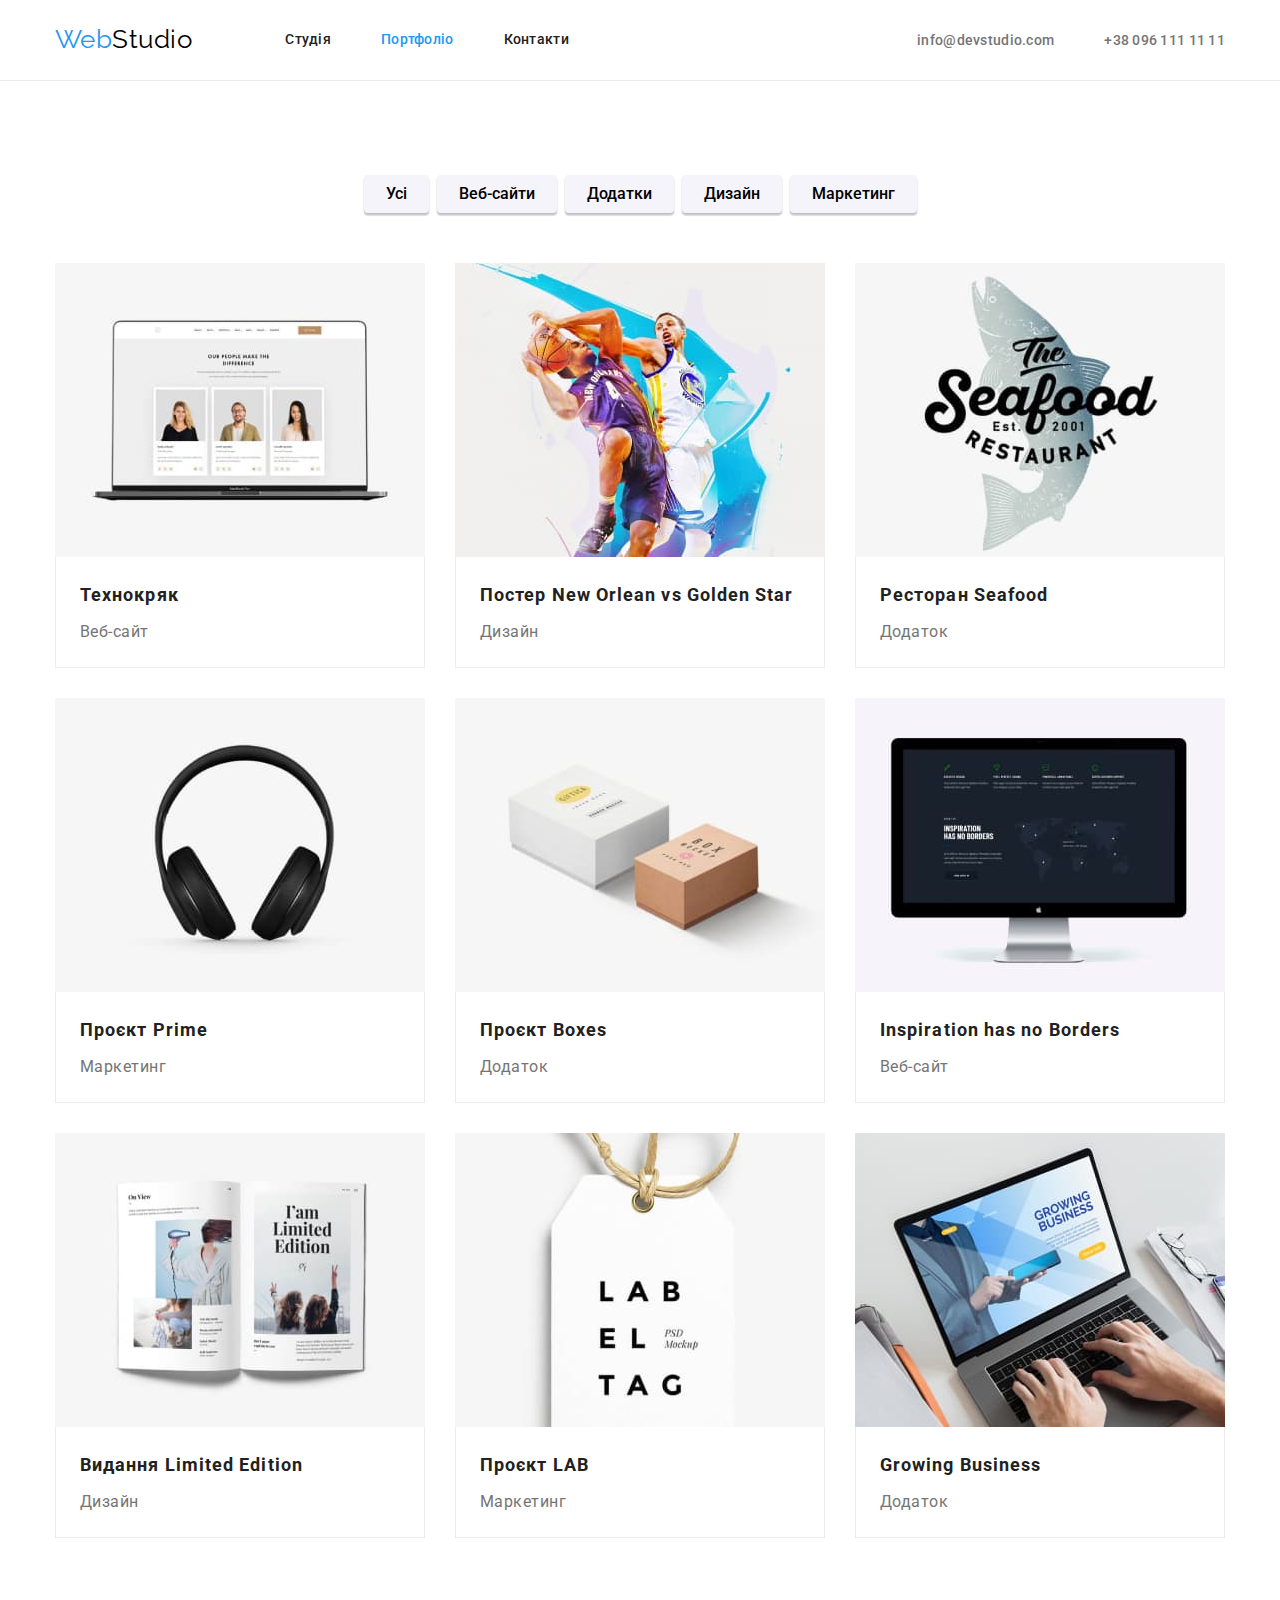
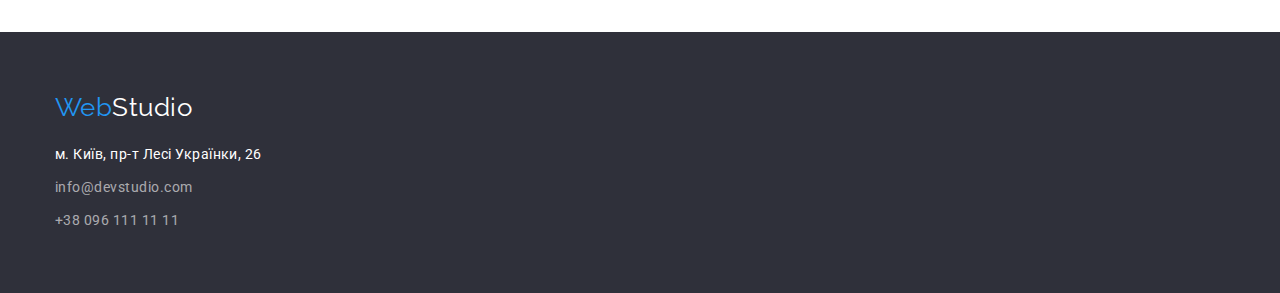
==== portfolio.html @ f49d9b14 "hw4" ====
<!DOCTYPE html>
<html lang="uk">
  <head>
    <meta charset="UTF-8" />
    <meta http-equiv="X-UA-Compatible" content="IE=edge" />
    <meta name="viewport" content="width=device-width, initial-scale=1.0" />
    <title>WebStudio</title>
    <link rel="preconnect" href="https://fonts.googleapis.com" />
    <link rel="preconnect" href="https://fonts.gstatic.com" crossorigin />
    <link
      href="https://fonts.googleapis.com/css2?family=Raleway:wght@700&family=Roboto:wght@400;500;700;900&display=swap"
      rel="stylesheet"
    />
    <link rel="stylesheet" href="https://cdnjs.cloudflare.com/ajax/libs/modern-normalize/1.1.0/modern-normalize.min.css">
    <link rel="stylesheet" href="./css/styles.css" />
  </head>
  <body>
    <header class="header">
      <div class="container header-pages">
        <nav class="site-nav">
          <a href="/" class="logo"><span class="logo-span">Web</span>Studio</a>
          <ul class="site-nav list">
            <li class="item">
              <a href="./index.html" class="link">Студія</a>
            </li>
            <li class="item">
              <a href="./portfolio.html" class="link current">Портфоліо</a>
            </li>
            <li class="item">
              <a href="/" class="link">Контакти</a>
            </li>
          </ul>
        </nav>
        <ul class="address-link list">
          <li class="item">
            <a href="mailto:info@devstudio.com" class="link">info@devstudio.com</a>
          </li>
          <li class="item">
            <a href="tel:+380961111111" class="link">+38 096 111 11 11</a>
          </li>
        </ul>
      </div>
    </header>
    <main>
      <section class="section">
        <div class="container">
          <ul class="filter-list list">
            <li class="item"><button type="button" class="button-list">Усі</button></li>
            <li class="item"><button type="button" class="button-list">Веб-сайти</button></li>
            <li class="item"><button type="button" class="button-list">Додатки</button></li>
            <li class="item"><button type="button" class="button-list">Дизайн</button></li>
            <li class="item"><button type="button" class="button-list">Маркетинг</button></li>
          </ul>
          <ul class="project-list list">
            <li class="item">
              <img src="./images/project1.jpg" alt="" width="370" />
              <div class="project-title-text">
                <h2 class="portfolio-title">Технокряк</h2>
                <p class="portfolio-text">Веб-сайт</p>
              </div>
            </li>
            <li class="item">
              <img src="./images/project2.jpg" alt="" width="370" />
              <div class="project-title-text">
                <h2 class="portfolio-title">Постер New Orlean vs Golden Star</h2>
                <p class="portfolio-text">Дизайн</p>
              </div>
            </li>
            <li class="item">
              <img src="./images/project3.jpg" alt="" width="370" />
              <div class="project-title-text">
                <h2 class="portfolio-title">Ресторан Seafood</h2>
                <p class="portfolio-text">Додаток</p>
              </div>
            </li>
            <li class="item">
              <img src="./images/project4.jpg" alt="" width="370" />
              <div class="project-title-text">
                <h2 class="portfolio-title">Проєкт Prime</h2>
                <p class="portfolio-text">Маркетинг</p>
              </div>
            </li>
            <li class="item">
              <img src="./images/project5.jpg" alt="" width="370" />
              <div class="project-title-text">
                <h2 class="portfolio-title">Проєкт Boxes</h2>
                <p class="portfolio-text">Додаток</p>
              </div>
            </li>
            <li class="item">
              <img src="./images/project6.jpg" alt="" width="370" />
              <div class="project-title-text">
                <h2 class="portfolio-title">Inspiration has no Borders</h2>
                <p class="portfolio-text">Веб-сайт</p>
              </div>
            </li>
            <li class="item">
              <img src="./images/project7.jpg" alt="" width="370" />
              <div class="project-title-text">
                <h2 class="portfolio-title">Видання Limited Edition</h2>
                <p class="portfolio-text">Дизайн</p>
              </div>
            </li>
            <li class="item">
              <img src="./images/project8.jpg" alt="" width="370" />
              <div class="project-title-text">
                <h2 class="portfolio-title">Проєкт LAB</h2>
                <p class="portfolio-text">Маркетинг</p>
              </div>
            </li>
            <li class="item">
              <img src="./images/project9.jpg" alt="" width="370" />
              <div class="project-title-text">
                <h2 class="portfolio-title">Growing Business</h2>
                <p class="portfolio-text">Додаток</p>
              </div>
            </li>
          </ul>
        </div>
      </section>
    </main>
    <footer class="footer">
      <div class="container">
        <a href="/" class="footer-logo"><span class="logo-span">Web</span>Studio</a>
        <address>
          <ul class="footer-address">
            <li class="item">
              <a href="https://goo.gl/maps/CPtrU1FHBa2aNyZL9" class="footer-link" target="_blank"
                rel="noopener noreferrer nofollow">
                м. Київ, пр-т Лесі Українки, 26
              </a>
            </li>
            <li class="item">
              <a href="mailto:info@devstudio.com" class="link">info@devstudio.com</a>
            </li>
            <li class="item">
              <a href="tel:+380961111111" class="link">+38 096 111 11 11</a>
            </li>
          </ul>
        </address>
      </div>
    </footer>
  </body>
</html>
---- css/styles.css ----
/* Лого колір тексту #000000 */
/* головний колір тексту #757575 */
/* другорядний коліт тексту #212121 */
/* колір тексту #FFFFFF */
/* колір акценту #2196F3 */
/* головний колір тексту #F5F5F5 */
/* другорядний колір фону #F5F4FA */
/* колір фону футеда */


:root {
    --priamary-text-color: #757575;
    --title-text-color: #212121;
    --accent-color: #2196F3;
    --hero-footer-text-color: #FFFFFF;
    --bacground-priamary: #FFFFFF;
    --bacground-color-team-button-list: #F5F4FA;
    --bacground-footer-color: #2F303A;

}

body {
    background-color: var(--bacground-priamary);
    color: var(--priamary-text-color);
    font-family: Roboto, sans-serif;
    letter-spacing: 0.03em;
}

.container{
    width: 1200px;
    padding-left: 15px;
    padding-right: 15px;
    margin-left: auto;
    margin-right: auto;
}

.list {
    padding: 0;
    margin: 0;
    list-style: none;
}

h1, h2, h3, h4, h5, h6, ul, p {
    margin-top: 0;
    margin-bottom: 0;
}

img {
    display: block;
    max-width: 100%;
    height: auto;
}

/* Header pages*/

.header{
    display: block;
    border-bottom: 1px solid #ECECEC;
}

.header-pages{
    display: flex;
    align-items: center;
}

/* Logo */

.logo {
    display: block;
    padding-top: 24px;
    padding-bottom: 25px;
    margin-right: 93px;
    color: #000000;
    font-family: Raleway, sans-serif;
    font-size: 26px;
    line-height: 1.19;
    text-decoration: none;
}

.logo-span {
    color: var(--accent-color);
}

/* Site nav */

.site-nav{
    display: flex;
}

.site-nav .item{
    margin-right: 50px;
}

.site-nav .item:last-child{
    margin-right: 0px;
}


.site-nav .link {
    display: block;
    padding-top: 32px;
    padding-bottom: 32px;
    color: var(--title-text-color);
    font-weight: 500;
    font-size: 14px;
    line-height: 1.14;
    letter-spacing: 0.02em;
    text-decoration: none;
}

.site-nav .link:hover,
.site-nav .link:focus {
    color: var(--accent-color);
}

.site-nav .link.current {
    color: var(--accent-color)
}

/* Address link */

.address-link{
    display: flex;
    margin-left: auto;
}

.address-link .item{
    margin-right: 50px;
}

.address-link .item:last-child{
    margin-right: 0px;
}

.address-link .link {
    color: var(--priamary-text-color);
    font-weight: 500;
    font-size: 14px;
    line-height: 1.14;
    letter-spacing: 0.02em;
    text-decoration: none;
}

.address-link .link:hover,
.address-link .link:focus {
    color: var(--accent-color);
}

/* Hero */

.hero {
    padding-top: 200px;
    padding-bottom: 200px;
    background-color: #2F303A;
    text-align: center;
}

.hero-title {
    margin-bottom: 40px;
    margin-left: 237px;
    margin-right: 237px;

    color: var(--hero-footer-text-color);
    font-weight: 900;
    font-size: 44px;
    line-height: 1.36;
    letter-spacing: 0.06em;
    text-transform: uppercase;
}

/* Section */

.section {
    padding-top: 94px;
    padding-bottom: 94px;
}

.feature {
    padding-top: 94px;
    padding-bottom: 0px;
}

.section-title {
    margin-bottom: 50px;
    color: var(--title-text-color);
    font-weight: 700;
    font-size: 36px;
    line-height: 1.17;
    text-align: center;
}

/* Features */

.feature-list{
    padding-bottom: 0px;
}

.feature-list {
    display: flex;
    flex-wrap: wrap;
    color: var(--priamary-text-color);
    font-size: 14px;
    line-height: 1.71;
}

.feature-list .item{
    margin-right: 30px;
    width: 270px;
}

.feature-list .item:last-child{
    margin-right: 0px;
}

.feature-list .title {
    margin-bottom: 10px;

    color: var(--title-text-color);
    font-weight: 700;
    font-size: 14px;
    line-height: 1.14;
    text-transform: uppercase;
}

.feature-list .text {
    margin-top: 0;
    margin-bottom: 0px;
}

/* Works */

.works-list{
    display: flex;
    flex-wrap: wrap;
}

.works .item{
    margin-right: 30px;
    width: 370px;
}

.works .item:last-child{
    margin-right: 0px;
}

/* Team */

.team-title-text{
    padding-top: 30px;
    padding-bottom: 30px;
}

.team .item{
    margin-right: 30px;
    width: 270px;
    text-align: center;
}

.team .item:last-child{
    margin-right: 0px;
}

.section-team {
    background-color: var(--bacground-color-team);
    padding-top: 94px;
    padding-bottom: 94px;
}

.team-title {
    color: var(--title-text-color);
    font-weight: 500;
    font-size: 16px;
    line-height: 1.19;
}

.team-list {
    display: flex;
    flex-wrap: wrap;
    background-color: var(--hero-footer-text-color);
}

.team-text {
    margin-top: 10px;
    color: var(--priamary-text-color);
    font-size: 16px;
    line-height: 1.19;
}

/* Footer */
.footer {
    padding-top: 60px;
    padding-bottom: 60px;
    background-color: var(--bacground-footer-color);
}

.footer-address{
    margin-top: 20px;
    font-style: normal;
    list-style: none;
    padding: 0px;
}

.footer-address .item{
    margin-bottom: 9px;
}

.footer-address .item:nth-last-child(1){
    margin-bottom: 0px;
}

.footer .link{
    /* padding-top: 9px; */
    color: rgba(255, 255, 255, 0.6);
    text-decoration: none;
    font-style: normal;
    font-size: 14px;
    line-height: 1.71;

}

.footer .link:hover, 
.footer .link:focus{
    color: var(--accent-color)
}

.footer-logo {
    color: var(--hero-footer-text-color);
    font-family: Raleway, sans-serif;
    font-size: 26px;
    line-height: 1.19;
    text-decoration: none;
}

.footer-link {
    color: var(--hero-footer-text-color);
    font-size: 14px;
    line-height: 1.71;
    text-decoration: none;
}

/* Button */

.button {
    color: var(--hero-footer-text-color);
    background-color: var(--accent-color);
    cursor: pointer;
}

.button.secondary {
    color: var(--accent-color);
    background-color: var(--hero-footer-text-color);
}

.button.primary {
    border-radius: 4px;
    padding: 10px 32px;
    min-width: 216px;
    border: 0;
    color: var(--hero-footer-text-color);
    background-color: var(--accent-color);
    box-shadow: 0px 4px 4px rgba(0, 0, 0, 0.15);
    font-weight: 700;
    font-family: inherit;
    font-size: 16px;
    line-height: 1.88;
    align-items: center;
    text-align: center;
    letter-spacing: 0.06em;
}

.button-list {
    padding: 6px 22px;
    font-weight: 500;
    font-family: inherit;
    font-size: 16px;
    line-height: 1.63;
    border: 0;
    text-align: center;
    background-color: var(--bacground-color-team-button-list);
    box-shadow: 0px 3px 1px rgba(0, 0, 0, 0.1), 0px 1px 2px rgba(0, 0, 0, 0.08), 0px 2px 2px rgba(0, 0, 0, 0.12);
    border-radius: 4px;
    cursor: pointer
}

.button-list:hover,
.button-list:focus {
    color: var(--hero-footer-text-color);
    background-color: var(--accent-color)
    
}

/* Portfolio page styles */

.filter-list{
    display: flex;
    flex-wrap: wrap;
    justify-content: center;
    margin-bottom: 50px;
}

.filter-list .item{
    margin-right: 8px;
}

.filter-list .item:last-child{
    margin-right: 0px;
}

.project-list{
    display: flex;
    flex-wrap: wrap;
}

.project-list .item{
    width: 370px;
    margin-right: 30px;
    margin-bottom: 30px;
    background-color: var(--bacground-priamary);

}

.project-list .item:nth-child(3n){
    margin-right: 0px;
}

.project-list .item:nth-last-child(-n + 3){
    margin-bottom: 0px;
}

.project-title-text{
    padding: 20px 24px;
    border-left: 1px solid #ECECEC;
    border-right: 1px solid #ECECEC;
    border-bottom: 1px solid #ECECEC;
}

.portfolio-title {
    color: var(--title-text-color);
    font-weight: 700;
    font-size: 18px;
    line-height: 2.0;
    letter-spacing: 0.06em;
}

.portfolio-text {
    margin-top: 4px;
    color: var(--priamary-text-color);
    font-size: 16px;
    line-height: 1.88;
}
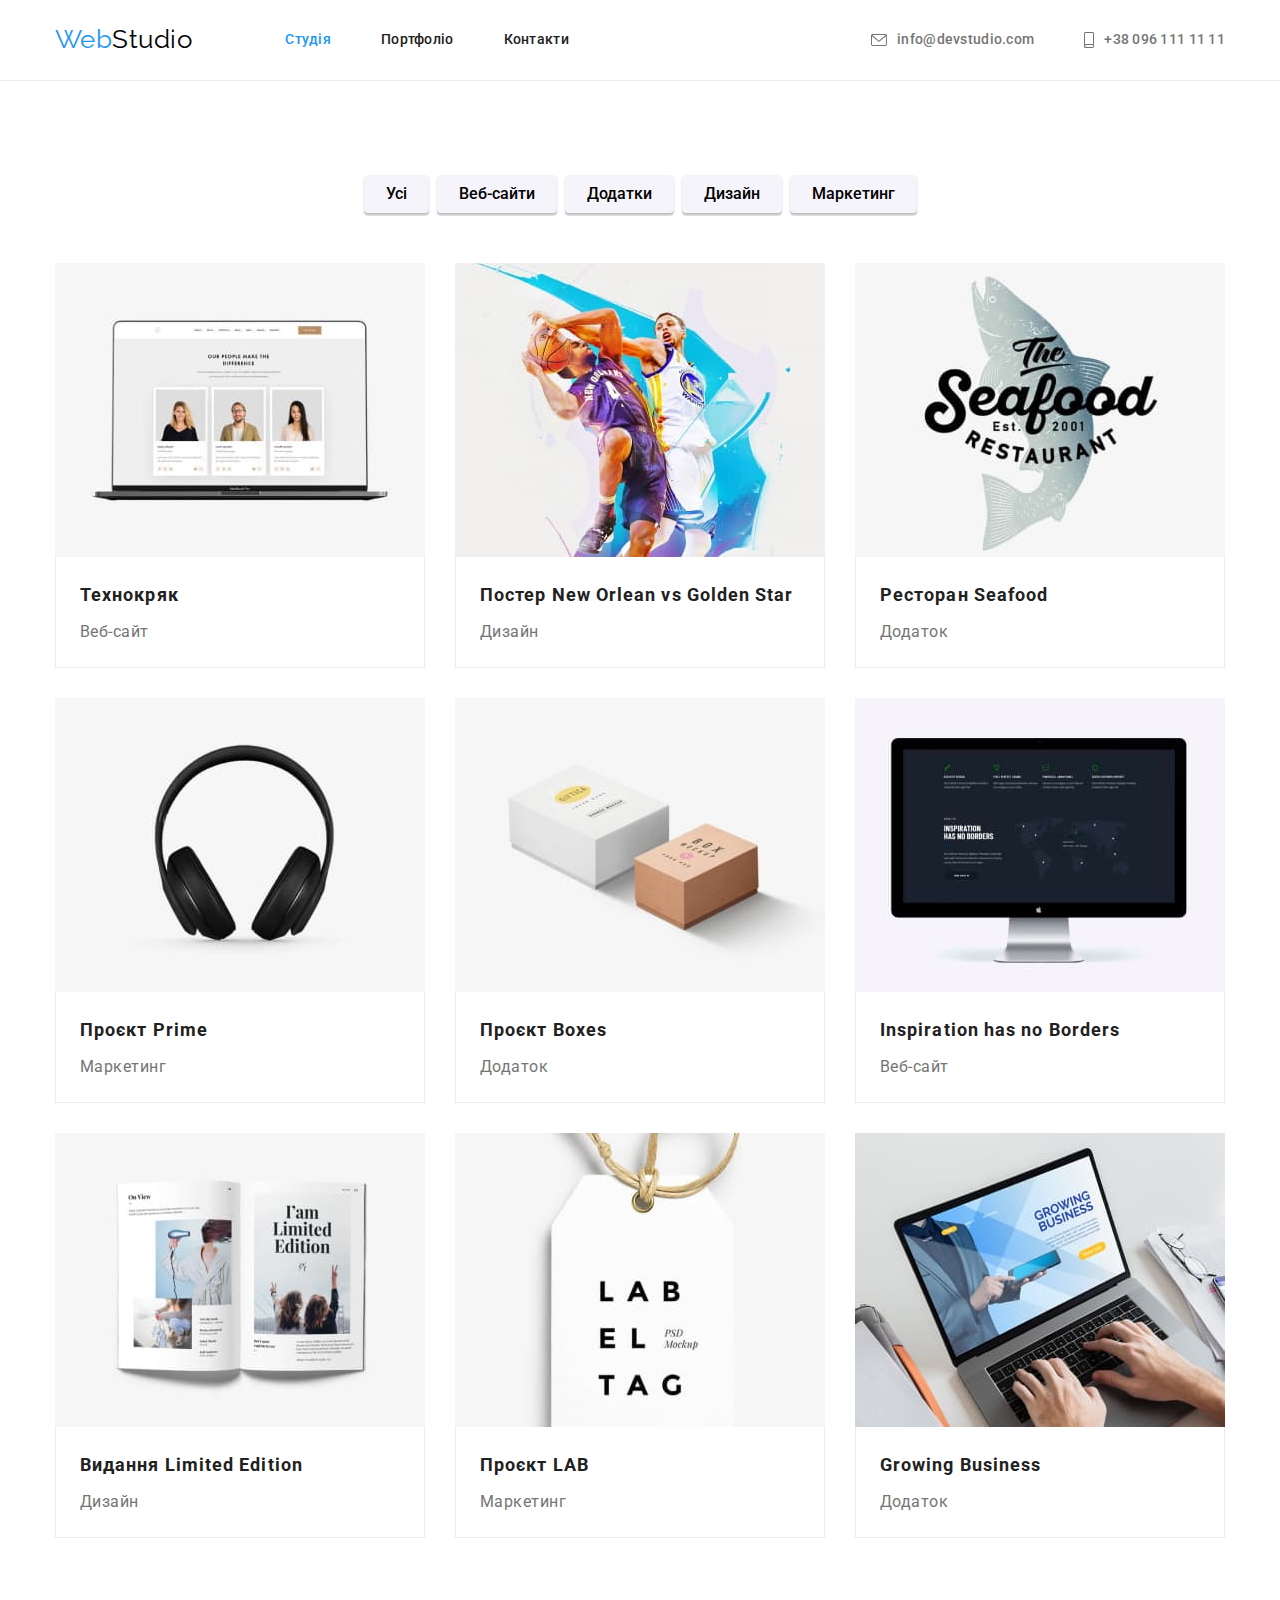
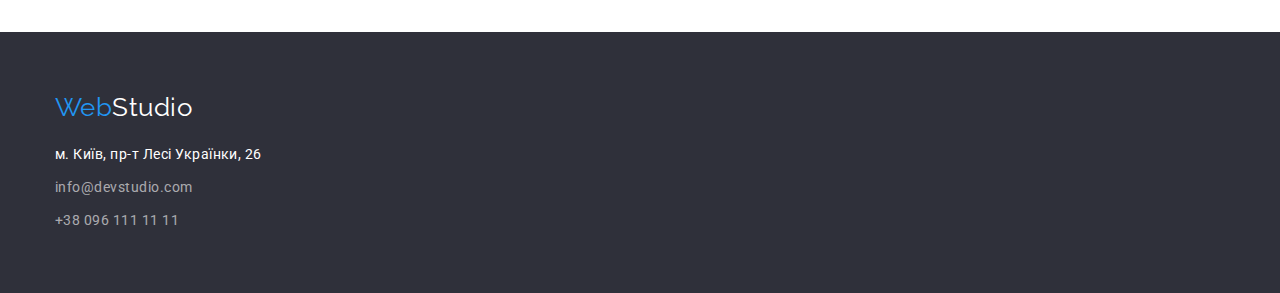
==== commit d0002dc9: "HW4" ====
--- a/portfolio.html
+++ b/portfolio.html
@@ -11,7 +11,10 @@
       href="https://fonts.googleapis.com/css2?family=Raleway:wght@700&family=Roboto:wght@400;500;700;900&display=swap"
       rel="stylesheet"
     />
-    <link rel="stylesheet" href="https://cdnjs.cloudflare.com/ajax/libs/modern-normalize/1.1.0/modern-normalize.min.css">
+    <link
+      rel="stylesheet"
+      href="https://cdnjs.cloudflare.com/ajax/libs/modern-normalize/1.1.0/modern-normalize.min.css"
+    />
     <link rel="stylesheet" href="./css/styles.css" />
   </head>
   <body>
@@ -21,10 +24,10 @@
           <a href="/" class="logo"><span class="logo-span">Web</span>Studio</a>
           <ul class="site-nav list">
             <li class="item">
-              <a href="./index.html" class="link">Студія</a>
+              <a href="./index.html" class="link current">Студія</a>
             </li>
             <li class="item">
-              <a href="./portfolio.html" class="link current">Портфоліо</a>
+              <a href="./portfolio.html" class="link">Портфоліо</a>
             </li>
             <li class="item">
               <a href="/" class="link">Контакти</a>
@@ -33,10 +36,18 @@
         </nav>
         <ul class="address-link list">
           <li class="item">
-            <a href="mailto:info@devstudio.com" class="link">info@devstudio.com</a>
+            <a href="mailto:info@devstudio.com" class="link">
+              <svg class="address-icon" width="16" height="12">
+                <use href="./images/icons.svg#icon-envelope"></use></svg
+              >info@devstudio.com</a
+            >
           </li>
           <li class="item">
-            <a href="tel:+380961111111" class="link">+38 096 111 11 11</a>
+            <a href="tel:+380961111111" class="link">
+              <svg class="address-icon" width="10" height="16">
+                <use href="./images/icons.svg#icon-smartphone"></use></svg
+              >+38 096 111 11 11</a
+            >
           </li>
         </ul>
       </div>
@@ -125,8 +136,12 @@
         <address>
           <ul class="footer-address">
             <li class="item">
-              <a href="https://goo.gl/maps/CPtrU1FHBa2aNyZL9" class="footer-link" target="_blank"
-                rel="noopener noreferrer nofollow">
+              <a
+                href="https://goo.gl/maps/CPtrU1FHBa2aNyZL9"
+                class="footer-link"
+                target="_blank"
+                rel="noopener noreferrer nofollow"
+              >
                 м. Київ, пр-т Лесі Українки, 26
               </a>
             </li>
--- a/css/styles.css
+++ b/css/styles.css
@@ -26,7 +26,11 @@
     letter-spacing: 0.03em;
 }
 
-.container{
+* {
+    box-sizing: border-box;
+}
+
+.container {
     width: 1200px;
     padding-left: 15px;
     padding-right: 15px;
@@ -40,7 +44,14 @@
     list-style: none;
 }
 
-h1, h2, h3, h4, h5, h6, ul, p {
+h1,
+h2,
+h3,
+h4,
+h5,
+h6,
+ul,
+p {
     margin-top: 0;
     margin-bottom: 0;
 }
@@ -53,12 +64,12 @@
 
 /* Header pages*/
 
-.header{
+.header {
     display: block;
     border-bottom: 1px solid #ECECEC;
 }
 
-.header-pages{
+.header-pages {
     display: flex;
     align-items: center;
 }
@@ -83,15 +94,15 @@
 
 /* Site nav */
 
-.site-nav{
-    display: flex;
-}
-
-.site-nav .item{
+.site-nav {
+    display: flex;
+}
+
+.site-nav .item {
     margin-right: 50px;
 }
 
-.site-nav .item:last-child{
+.site-nav .item:last-child {
     margin-right: 0px;
 }
 
@@ -119,20 +130,24 @@
 
 /* Address link */
 
-.address-link{
+.address-link {
     display: flex;
     margin-left: auto;
 }
 
-.address-link .item{
+.address-link .item {
     margin-right: 50px;
 }
 
-.address-link .item:last-child{
+.address-link .item:last-child {
     margin-right: 0px;
 }
 
 .address-link .link {
+    display: flex;
+    gap: 10px;
+    justify-content: center;
+    align-items: center;
     color: var(--priamary-text-color);
     font-weight: 500;
     font-size: 14px;
@@ -141,6 +156,10 @@
     text-decoration: none;
 }
 
+.address-icon {
+    fill: currentColor;
+}
+
 .address-link .link:hover,
 .address-link .link:focus {
     color: var(--accent-color);
@@ -155,8 +174,19 @@
     text-align: center;
 }
 
+.overlay {
+    margin-left: auto;
+    margin-right: auto;
+    max-width: 1600px;
+    height: 600px;
+    background-image: linear-gradient(to right, rgba(47, 48, 58, 0.4), rgba(47, 48, 58, 0.4)), url(../images/overlay.jpg);
+    background-repeat: no-repeat;
+    background-position: center;
+}
+
 .hero-title {
     margin-bottom: 40px;
+    /* max-width: 700px; */
     margin-left: 237px;
     margin-right: 237px;
 
@@ -175,23 +205,23 @@
     padding-bottom: 94px;
 }
 
+.section-title {
+    margin-bottom: 50px;
+    color: var(--title-text-color);
+    font-weight: 700px;
+    font-size: 36px;
+    line-height: 1.17;
+    text-align: center;
+}
+
+/* Features */
+
 .feature {
     padding-top: 94px;
     padding-bottom: 0px;
 }
 
-.section-title {
-    margin-bottom: 50px;
-    color: var(--title-text-color);
-    font-weight: 700;
-    font-size: 36px;
-    line-height: 1.17;
-    text-align: center;
-}
-
-/* Features */
-
-.feature-list{
+.feature-list {
     padding-bottom: 0px;
 }
 
@@ -203,14 +233,16 @@
     line-height: 1.71;
 }
 
-.feature-list .item{
+.feature-list .item {
     margin-right: 30px;
     width: 270px;
 }
 
-.feature-list .item:last-child{
+.feature-list .item:last-child {
     margin-right: 0px;
 }
+
+
 
 .feature-list .title {
     margin-bottom: 10px;
@@ -222,41 +254,55 @@
     text-transform: uppercase;
 }
 
-.feature-list .text {
-    margin-top: 0;
-    margin-bottom: 0px;
+.feature-icon-list {
+    display: flex;
+    justify-content: center;
+    gap: 30px;
+}
+
+.feature-icon-item {
+    width: 270px;
+    height: 120px;
+    margin-bottom: 30px;
+    display: flex;
+    align-items: center;
+    justify-content: center;
+    background-color: #F5F4FA;
+    border-radius: 4px;
 }
 
 /* Works */
 
-.works-list{
+.works-list {
     display: flex;
     flex-wrap: wrap;
 }
 
-.works .item{
+.works .item {
     margin-right: 30px;
     width: 370px;
 }
 
-.works .item:last-child{
+.works .item:last-child {
     margin-right: 0px;
 }
 
 /* Team */
 
-.team-title-text{
+.team-title-text {
     padding-top: 30px;
     padding-bottom: 30px;
 }
 
-.team .item{
+.team .item {
     margin-right: 30px;
     width: 270px;
     text-align: center;
-}
-
-.team .item:last-child{
+    box-shadow: 0px 1px 3px rgba(0, 0, 0, 0.12), 0px 1px 1px rgba(0, 0, 0, 0.14), 0px 2px 1px rgba(0, 0, 0, 0.2);
+    border-radius: 0px 0px 4px 4px;
+}
+
+.team .item:last-child {
     margin-right: 0px;
 }
 
@@ -286,6 +332,69 @@
     line-height: 1.19;
 }
 
+.social-list {
+    display: flex;
+    justify-content: center;
+    gap: 10px;
+}
+
+.social.item {}
+
+.social-link {
+    margin-top: 16px;
+    width: 44px;
+    height: 44px;
+    display: flex;
+    align-items: center;
+    justify-content: center;
+    background-color: #FFFFFF;
+    border-radius: 50%;
+    color: #AFB1B8;
+}
+
+.social-icon {
+    fill: currentColor;
+}
+
+.social-link:hover,
+.social-link:focus {
+    background-color: var(--accent-color);
+    color: #FFFFFF;
+}
+
+/* Сustomers */
+
+.clients-list {
+    display: flex;
+    justify-content: center;
+    gap: 30px;
+}
+
+.clients-item {
+    width: calc((100% - 60px) / 3);
+}
+
+.clients-link {
+    width: 100%;
+    height: 92px;
+    border: 1px solid #AFB1B8;
+    display: flex;
+    align-items: center;
+    justify-content: center;
+    border-radius: 4px;
+    color: #AFB1B8;
+}
+
+.clients-icon {
+    fill: currentColor;
+}
+
+.clients-link:hover,
+.clients-link:focus {
+    border-color: #2196F3;
+    color: #2196F3;
+}
+
 /* Footer */
 .footer {
     padding-top: 60px;
@@ -293,22 +402,22 @@
     background-color: var(--bacground-footer-color);
 }
 
-.footer-address{
+.footer-address {
     margin-top: 20px;
     font-style: normal;
     list-style: none;
     padding: 0px;
 }
 
-.footer-address .item{
+.footer-address .item {
     margin-bottom: 9px;
 }
 
-.footer-address .item:nth-last-child(1){
+.footer-address .item:nth-last-child(1) {
     margin-bottom: 0px;
 }
 
-.footer .link{
+.footer .link {
     /* padding-top: 9px; */
     color: rgba(255, 255, 255, 0.6);
     text-decoration: none;
@@ -318,8 +427,8 @@
 
 }
 
-.footer .link:hover, 
-.footer .link:focus{
+.footer .link:hover,
+.footer .link:focus {
     color: var(--accent-color)
 }
 
@@ -337,6 +446,47 @@
     line-height: 1.71;
     text-decoration: none;
 }
+
+.footer-container {
+    display: flex;
+}
+
+.footer-social-title {
+    font-style: normal;
+    font-weight: 700;
+    font-size: 14px;
+    line-height: 16px;
+    text-transform: uppercase;
+    color: var(--bacground-priamary);
+}
+
+.footer-list-icon {
+    display: flex;
+    justify-content: center;
+    gap: 10px;
+}
+
+.footer-social-link {
+    width: 44px;
+    height: 44px;
+    display: flex;
+    align-items: center;
+    justify-content: center;
+    background-color: rgba(255, 255, 255, 0.1);
+    color: var(--hero-footer-text-color);
+    border-radius: 50%;
+}
+
+.footer-social-icon {
+    fill: currentColor;
+}
+
+.footer-social-link:hover,
+.footer-social-link:focus {
+    background-color: #2196F3;
+}
+
+
 
 /* Button */
 
@@ -386,48 +536,51 @@
 .button-list:focus {
     color: var(--hero-footer-text-color);
     background-color: var(--accent-color)
-    
 }
 
 /* Portfolio page styles */
 
-.filter-list{
+.filter-list {
     display: flex;
     flex-wrap: wrap;
     justify-content: center;
     margin-bottom: 50px;
 }
 
-.filter-list .item{
+.filter-list .item {
     margin-right: 8px;
 }
 
-.filter-list .item:last-child{
+.filter-list .item:last-child {
     margin-right: 0px;
 }
 
-.project-list{
+.project-list {
     display: flex;
     flex-wrap: wrap;
 }
 
-.project-list .item{
+.project-list .item {
     width: 370px;
     margin-right: 30px;
     margin-bottom: 30px;
     background-color: var(--bacground-priamary);
-
-}
-
-.project-list .item:nth-child(3n){
+}
+
+.project-list .item:hover,
+.project-list .item:focus {
+    box-shadow: 0px 1px 1px rgba(0, 0, 0, 0.12), 0px 4px 4px rgba(0, 0, 0, 0.06), 1px 4px 6px rgba(0, 0, 0, 0.16);
+}
+
+.project-list .item:nth-child(3n) {
     margin-right: 0px;
 }
 
-.project-list .item:nth-last-child(-n + 3){
+.project-list .item:nth-last-child(-n + 3) {
     margin-bottom: 0px;
 }
 
-.project-title-text{
+.project-title-text {
     padding: 20px 24px;
     border-left: 1px solid #ECECEC;
     border-right: 1px solid #ECECEC;
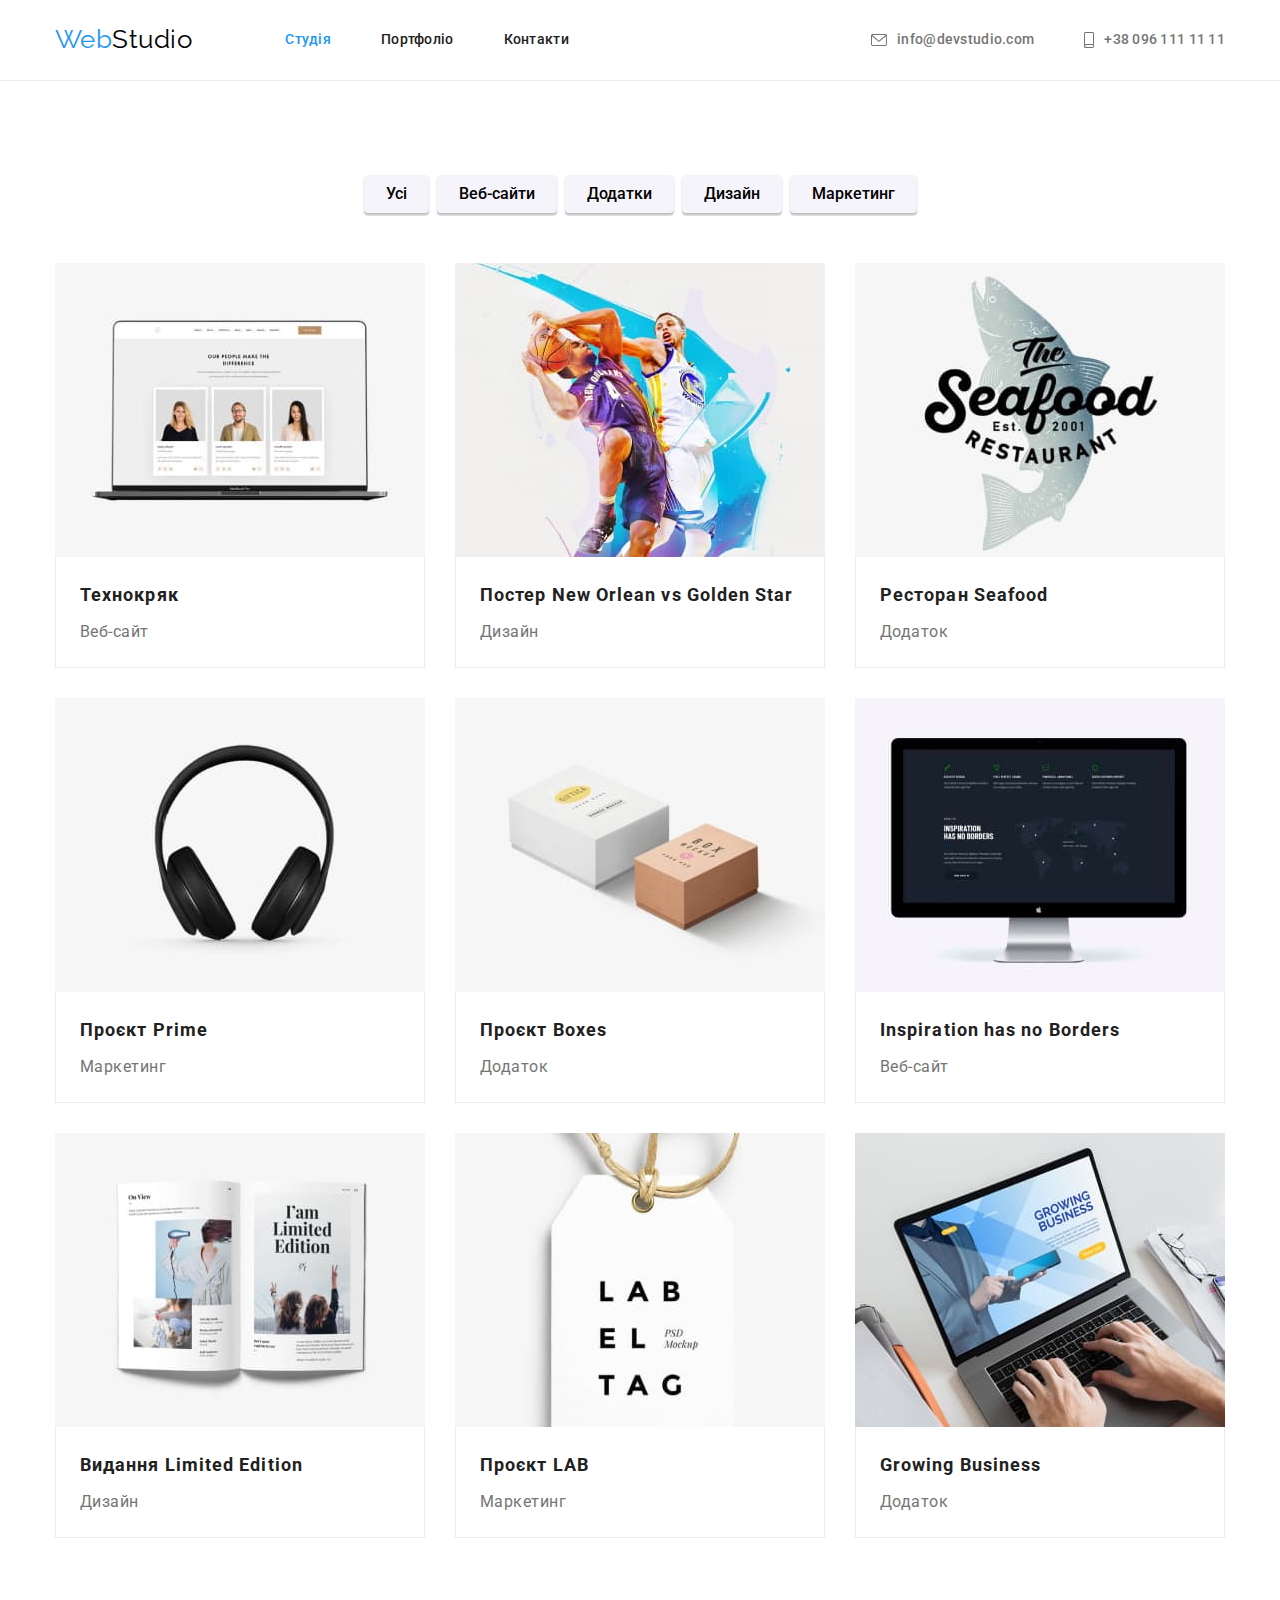
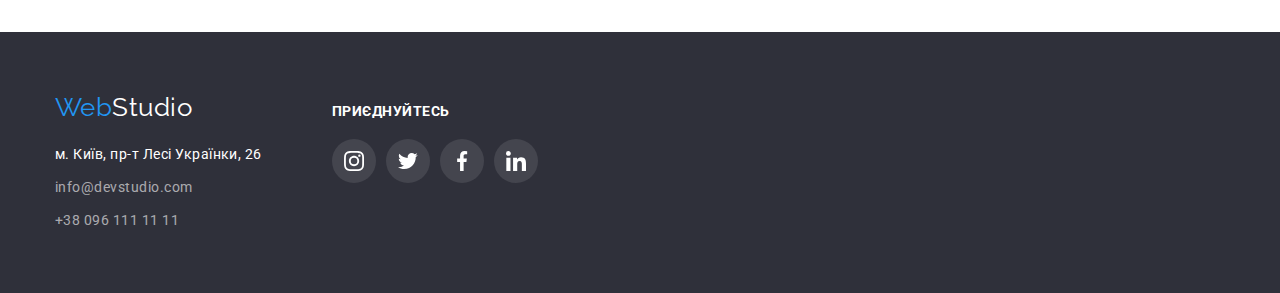
==== commit 0ff0c462: "HW4" ====
--- a/portfolio.html
+++ b/portfolio.html
@@ -64,77 +64,96 @@
           </ul>
           <ul class="project-list list">
             <li class="item">
-              <img src="./images/project1.jpg" alt="" width="370" />
-              <div class="project-title-text">
-                <h2 class="portfolio-title">Технокряк</h2>
-                <p class="portfolio-text">Веб-сайт</p>
-              </div>
-            </li>
-            <li class="item">
-              <img src="./images/project2.jpg" alt="" width="370" />
-              <div class="project-title-text">
-                <h2 class="portfolio-title">Постер New Orlean vs Golden Star</h2>
-                <p class="portfolio-text">Дизайн</p>
-              </div>
-            </li>
-            <li class="item">
-              <img src="./images/project3.jpg" alt="" width="370" />
-              <div class="project-title-text">
-                <h2 class="portfolio-title">Ресторан Seafood</h2>
-                <p class="portfolio-text">Додаток</p>
-              </div>
-            </li>
-            <li class="item">
-              <img src="./images/project4.jpg" alt="" width="370" />
-              <div class="project-title-text">
-                <h2 class="portfolio-title">Проєкт Prime</h2>
-                <p class="portfolio-text">Маркетинг</p>
-              </div>
-            </li>
-            <li class="item">
-              <img src="./images/project5.jpg" alt="" width="370" />
-              <div class="project-title-text">
-                <h2 class="portfolio-title">Проєкт Boxes</h2>
-                <p class="portfolio-text">Додаток</p>
-              </div>
-            </li>
-            <li class="item">
-              <img src="./images/project6.jpg" alt="" width="370" />
-              <div class="project-title-text">
-                <h2 class="portfolio-title">Inspiration has no Borders</h2>
-                <p class="portfolio-text">Веб-сайт</p>
-              </div>
-            </li>
-            <li class="item">
-              <img src="./images/project7.jpg" alt="" width="370" />
-              <div class="project-title-text">
-                <h2 class="portfolio-title">Видання Limited Edition</h2>
-                <p class="portfolio-text">Дизайн</p>
-              </div>
-            </li>
-            <li class="item">
-              <img src="./images/project8.jpg" alt="" width="370" />
-              <div class="project-title-text">
-                <h2 class="portfolio-title">Проєкт LAB</h2>
-                <p class="portfolio-text">Маркетинг</p>
-              </div>
-            </li>
-            <li class="item">
-              <img src="./images/project9.jpg" alt="" width="370" />
-              <div class="project-title-text">
-                <h2 class="portfolio-title">Growing Business</h2>
-                <p class="portfolio-text">Додаток</p>
-              </div>
+              <a href="" class="project-link">
+                <img src="./images/project1.jpg" alt="" width="370" />
+                <div class="project-title-text">
+                  <h2 class="portfolio-title">Технокряк</h2>
+                  <p class="portfolio-text">Веб-сайт</p>
+                </div>
+              </a>
+            </li>
+            <li class="item">
+              <a href="" class="project-link">
+                <img src="./images/project2.jpg" alt="" width="370" />
+                <div class="project-title-text">
+                  <h2 class="portfolio-title">Постер New Orlean vs Golden Star</h2>
+                  <p class="portfolio-text">Дизайн</p>
+                </div>
+              </a>
+            </li>
+            <li class="item">
+              <a href="" class="project-link">
+                <img src="./images/project3.jpg" alt="" width="370" />
+                <div class="project-title-text">
+                  <h2 class="portfolio-title">Ресторан Seafood</h2>
+                  <p class="portfolio-text">Додаток</p>
+                </div>
+              </a>
+            </li>
+            <li class="item">
+              <a href="" class="project-link">
+                <img src="./images/project4.jpg" alt="" width="370" />
+                <div class="project-title-text">
+                  <h2 class="portfolio-title">Проєкт Prime</h2>
+                  <p class="portfolio-text">Маркетинг</p>
+                </div>
+              </a>
+            </li>
+            <li class="item">
+              <a href="" class="project-link">
+                <img src="./images/project5.jpg" alt="" width="370" />
+                <div class="project-title-text">
+                  <h2 class="portfolio-title">Проєкт Boxes</h2>
+                  <p class="portfolio-text">Додаток</p>
+                </div>
+              </a>
+            </li>
+            <li class="item">
+              <a href="" class="project-link">
+                <img src="./images/project6.jpg" alt="" width="370" />
+                <div class="project-title-text">
+                  <h2 class="portfolio-title">Inspiration has no Borders</h2>
+                  <p class="portfolio-text">Веб-сайт</p>
+                </div>
+              </a>
+            </li>
+            <li class="item">
+              <a href="" class="project-link">
+                <img src="./images/project7.jpg" alt="" width="370" />
+                <div class="project-title-text">
+                  <h2 class="portfolio-title">Видання Limited Edition</h2>
+                  <p class="portfolio-text">Дизайн</p>
+                </div>
+              </a>
+            </li>
+            <li class="item">
+              <a href="" class="project-link">
+                <img src="./images/project8.jpg" alt="" width="370" />
+                <div class="project-title-text">
+                  <h2 class="portfolio-title">Проєкт LAB</h2>
+                  <p class="portfolio-text">Маркетинг</p>
+                </div>
+              </a>
+            </li>
+            <li class="item">
+              <a href="" class="project-link">
+                <img src="./images/project9.jpg" alt="" width="370" />
+                <div class="project-title-text">
+                  <h2 class="portfolio-title">Growing Business</h2>
+                  <p class="portfolio-text">Додаток</p>
+                </div>
+              </a>
             </li>
           </ul>
         </div>
       </section>
     </main>
     <footer class="footer">
-      <div class="container">
-        <a href="/" class="footer-logo"><span class="logo-span">Web</span>Studio</a>
+      <div class="container footer-container">
+        <div>
+          <a href="/" class="footer-logo"><span class="logo-span">Web</span>Studio</a>
         <address>
-          <ul class="footer-address">
+          <ul class="footer-address list">
             <li class="item">
               <a
                 href="https://goo.gl/maps/CPtrU1FHBa2aNyZL9"
@@ -152,6 +171,36 @@
               <a href="tel:+380961111111" class="link">+38 096 111 11 11</a>
             </li>
           </ul>
+        </div>
+          <div>
+            <h2 class="footer-social-title">Приєднуйтесь</h2>
+            <ul class="footer-list-icon list">
+              <li class="footer-social-item">
+                <a href="" class="footer-social-link"
+                  ><svg class="footer-social-icon" width="20" height="20">
+                    <use href="./images/icons.svg#icon-instagram"></use></svg
+                ></a>
+              </li>
+              <li class="footer-social-item">
+                <a href="" class="footer-social-link"
+                  ><svg class="footer-social-icon" width="20" height="20">
+                    <use href="./images/icons.svg#icon-twitter"></use></svg
+                ></a>
+              </li>
+              <li class="footer-social-item">
+                <a href="" class="footer-social-link"
+                  ><svg class="footer-social-icon" width="20" height="20">
+                    <use href="./images/icons.svg#icon-facebook"></use></svg
+                ></a>
+              </li>
+              <li class="footer-social-item">
+                <a href="" class="footer-social-link"
+                  ><svg class="footer-social-icon" width="20" height="20">
+                    <use href="./images/icons.svg#icon-linkedin"></use></svg
+                ></a>
+              </li>
+            </ul>
+          </div>
         </address>
       </div>
     </footer>
--- a/css/styles.css
+++ b/css/styles.css
@@ -449,7 +449,10 @@
 
 .footer-container {
     display: flex;
-}
+    align-items: baseline;
+    gap: 70px;
+}
+
 
 .footer-social-title {
     font-style: normal;
@@ -462,11 +465,11 @@
 
 .footer-list-icon {
     display: flex;
-    justify-content: center;
     gap: 10px;
 }
 
 .footer-social-link {
+    margin-top: 20px;
     width: 44px;
     height: 44px;
     display: flex;
@@ -565,12 +568,22 @@
     margin-right: 30px;
     margin-bottom: 30px;
     background-color: var(--bacground-priamary);
+
 }
 
 .project-list .item:hover,
 .project-list .item:focus {
     box-shadow: 0px 1px 1px rgba(0, 0, 0, 0.12), 0px 4px 4px rgba(0, 0, 0, 0.06), 1px 4px 6px rgba(0, 0, 0, 0.16);
 }
+
+.project-link {
+    text-decoration: none;
+}
+
+/* .project-link:hover,
+.project-link:focus {
+    box-shadow: 0px 1px 1px rgba(0, 0, 0, 0.12), 0px 4px 4px rgba(0, 0, 0, 0.06), 1px 4px 6px rgba(0, 0, 0, 0.16);
+} */
 
 .project-list .item:nth-child(3n) {
     margin-right: 0px;
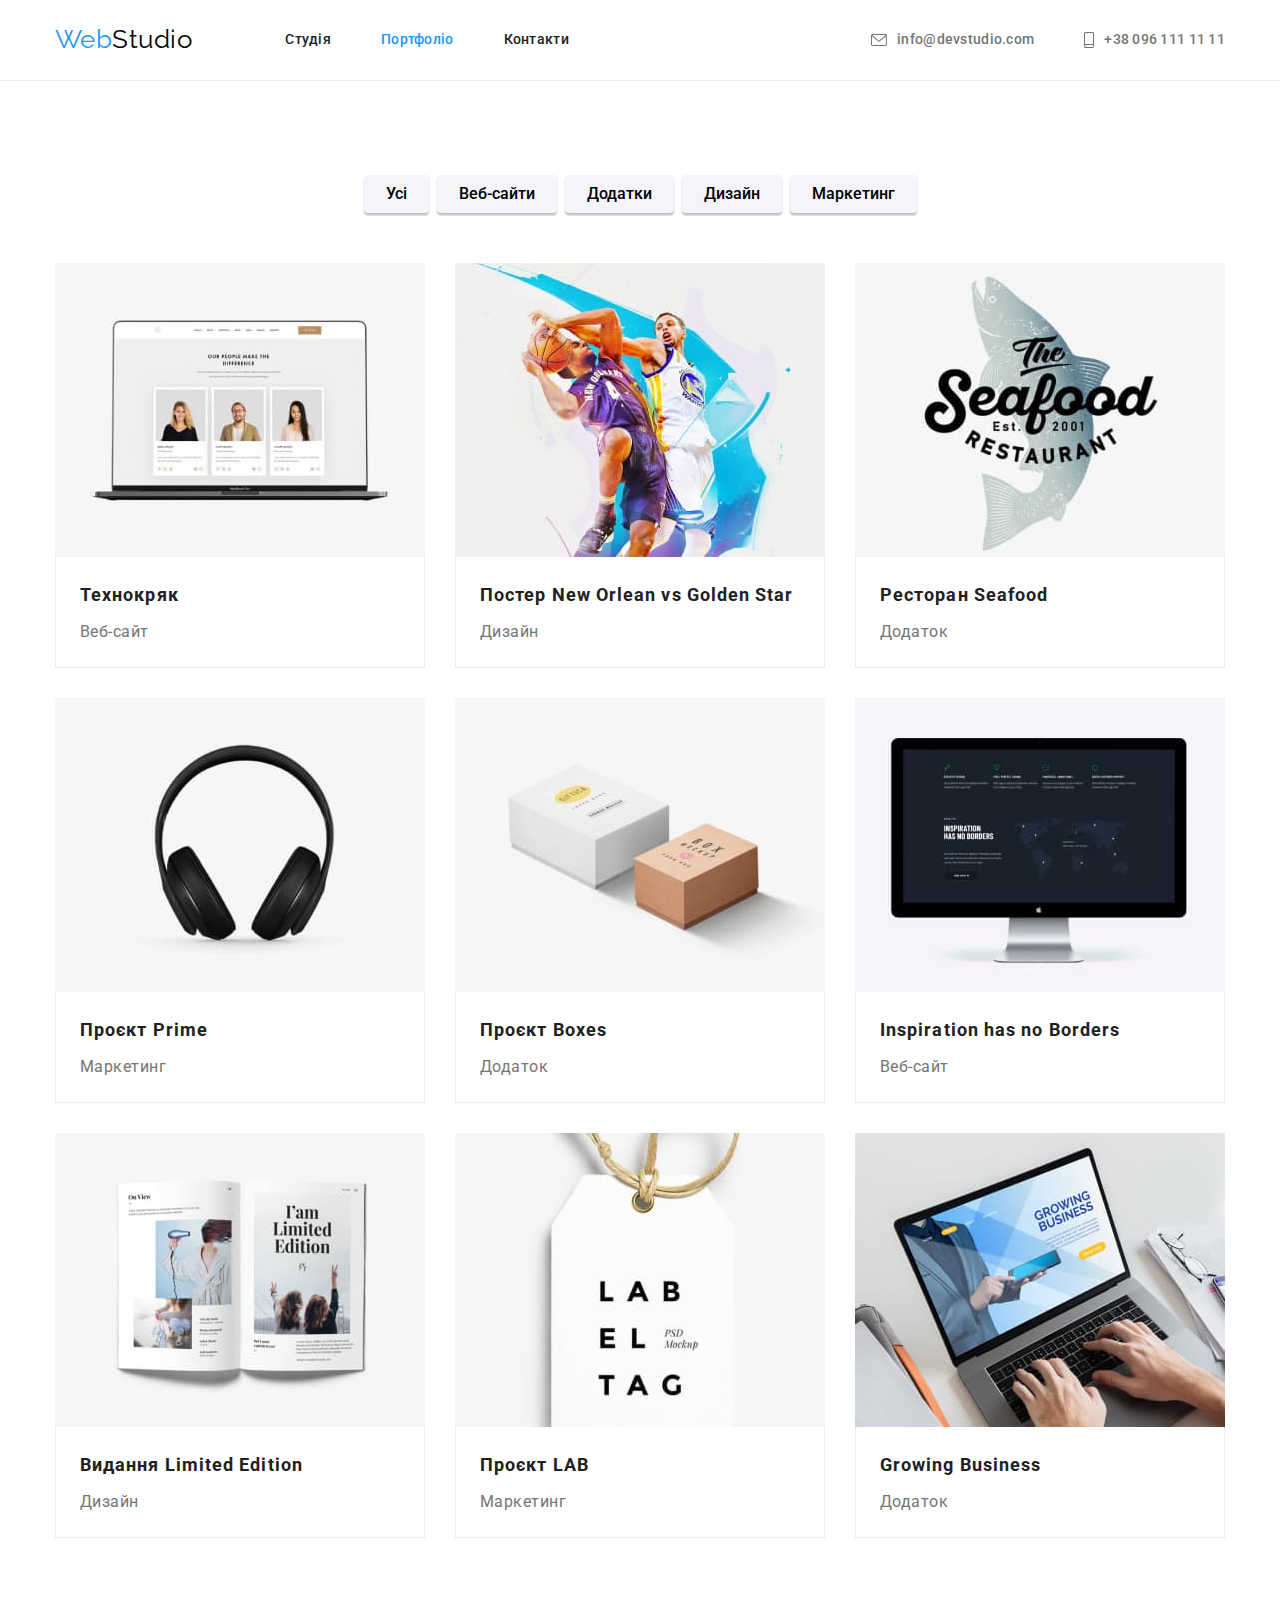
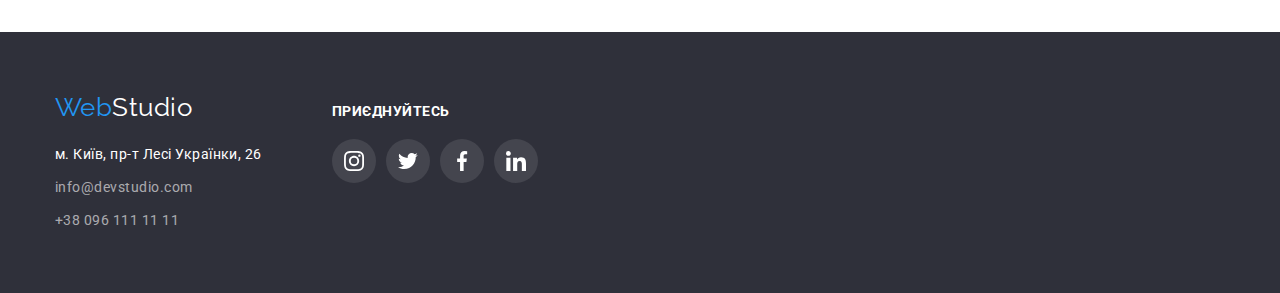
==== commit 39c37096: "HW4" ====
--- a/portfolio.html
+++ b/portfolio.html
@@ -24,10 +24,10 @@
           <a href="/" class="logo"><span class="logo-span">Web</span>Studio</a>
           <ul class="site-nav list">
             <li class="item">
-              <a href="./index.html" class="link current">Студія</a>
-            </li>
-            <li class="item">
-              <a href="./portfolio.html" class="link">Портфоліо</a>
+              <a href="./index.html" class="link">Студія</a>
+            </li>
+            <li class="item">
+              <a href="./portfolio.html" class="link current">Портфоліо</a>
             </li>
             <li class="item">
               <a href="/" class="link">Контакти</a>
@@ -38,16 +38,12 @@
           <li class="item">
             <a href="mailto:info@devstudio.com" class="link">
               <svg class="address-icon" width="16" height="12">
-                <use href="./images/icons.svg#icon-envelope"></use></svg
-              >info@devstudio.com</a
-            >
+                <use href="./images/icons.svg#icon-envelope"></use></svg>info@devstudio.com</a>
           </li>
           <li class="item">
             <a href="tel:+380961111111" class="link">
               <svg class="address-icon" width="10" height="16">
-                <use href="./images/icons.svg#icon-smartphone"></use></svg
-              >+38 096 111 11 11</a
-            >
+                <use href="./images/icons.svg#icon-smartphone"></use></svg>+38 096 111 11 11</a>
           </li>
         </ul>
       </div>
@@ -178,26 +174,22 @@
               <li class="footer-social-item">
                 <a href="" class="footer-social-link"
                   ><svg class="footer-social-icon" width="20" height="20">
-                    <use href="./images/icons.svg#icon-instagram"></use></svg
-                ></a>
-              </li>
-              <li class="footer-social-item">
-                <a href="" class="footer-social-link"
-                  ><svg class="footer-social-icon" width="20" height="20">
-                    <use href="./images/icons.svg#icon-twitter"></use></svg
-                ></a>
-              </li>
-              <li class="footer-social-item">
-                <a href="" class="footer-social-link"
-                  ><svg class="footer-social-icon" width="20" height="20">
-                    <use href="./images/icons.svg#icon-facebook"></use></svg
-                ></a>
-              </li>
-              <li class="footer-social-item">
-                <a href="" class="footer-social-link"
-                  ><svg class="footer-social-icon" width="20" height="20">
-                    <use href="./images/icons.svg#icon-linkedin"></use></svg
-                ></a>
+                    <use href="./images/icons.svg#icon-instagram"></use></svg></a>
+              </li>
+              <li class="footer-social-item">
+                <a href="" class="footer-social-link"
+                  ><svg class="footer-social-icon" width="20" height="20">
+                    <use href="./images/icons.svg#icon-twitter"></use></svg></a>
+              </li>
+              <li class="footer-social-item">
+                <a href="" class="footer-social-link"
+                  ><svg class="footer-social-icon" width="20" height="20">
+                    <use href="./images/icons.svg#icon-facebook"></use></svg></a>
+              </li>
+              <li class="footer-social-item">
+                <a href="" class="footer-social-link"
+                  ><svg class="footer-social-icon" width="20" height="20">
+                    <use href="./images/icons.svg#icon-linkedin"></use></svg></a>
               </li>
             </ul>
           </div>
--- a/css/styles.css
+++ b/css/styles.css
@@ -563,27 +563,31 @@
     flex-wrap: wrap;
 }
 
-.project-list .item {
+.project-list .item{
     width: 370px;
+    display: flex;
+    justify-content: center;
+    align-items: center;
+    flex-wrap: wrap;
     margin-right: 30px;
     margin-bottom: 30px;
     background-color: var(--bacground-priamary);
 
 }
 
-.project-list .item:hover,
+/* .project-list .item:hover,
 .project-list .item:focus {
     box-shadow: 0px 1px 1px rgba(0, 0, 0, 0.12), 0px 4px 4px rgba(0, 0, 0, 0.06), 1px 4px 6px rgba(0, 0, 0, 0.16);
-}
+} */
 
 .project-link {
     text-decoration: none;
 }
 
-/* .project-link:hover,
-.project-link:focus {
+.item .project-link:hover,
+.item .project-link:focus {
     box-shadow: 0px 1px 1px rgba(0, 0, 0, 0.12), 0px 4px 4px rgba(0, 0, 0, 0.06), 1px 4px 6px rgba(0, 0, 0, 0.16);
-} */
+}
 
 .project-list .item:nth-child(3n) {
     margin-right: 0px;
